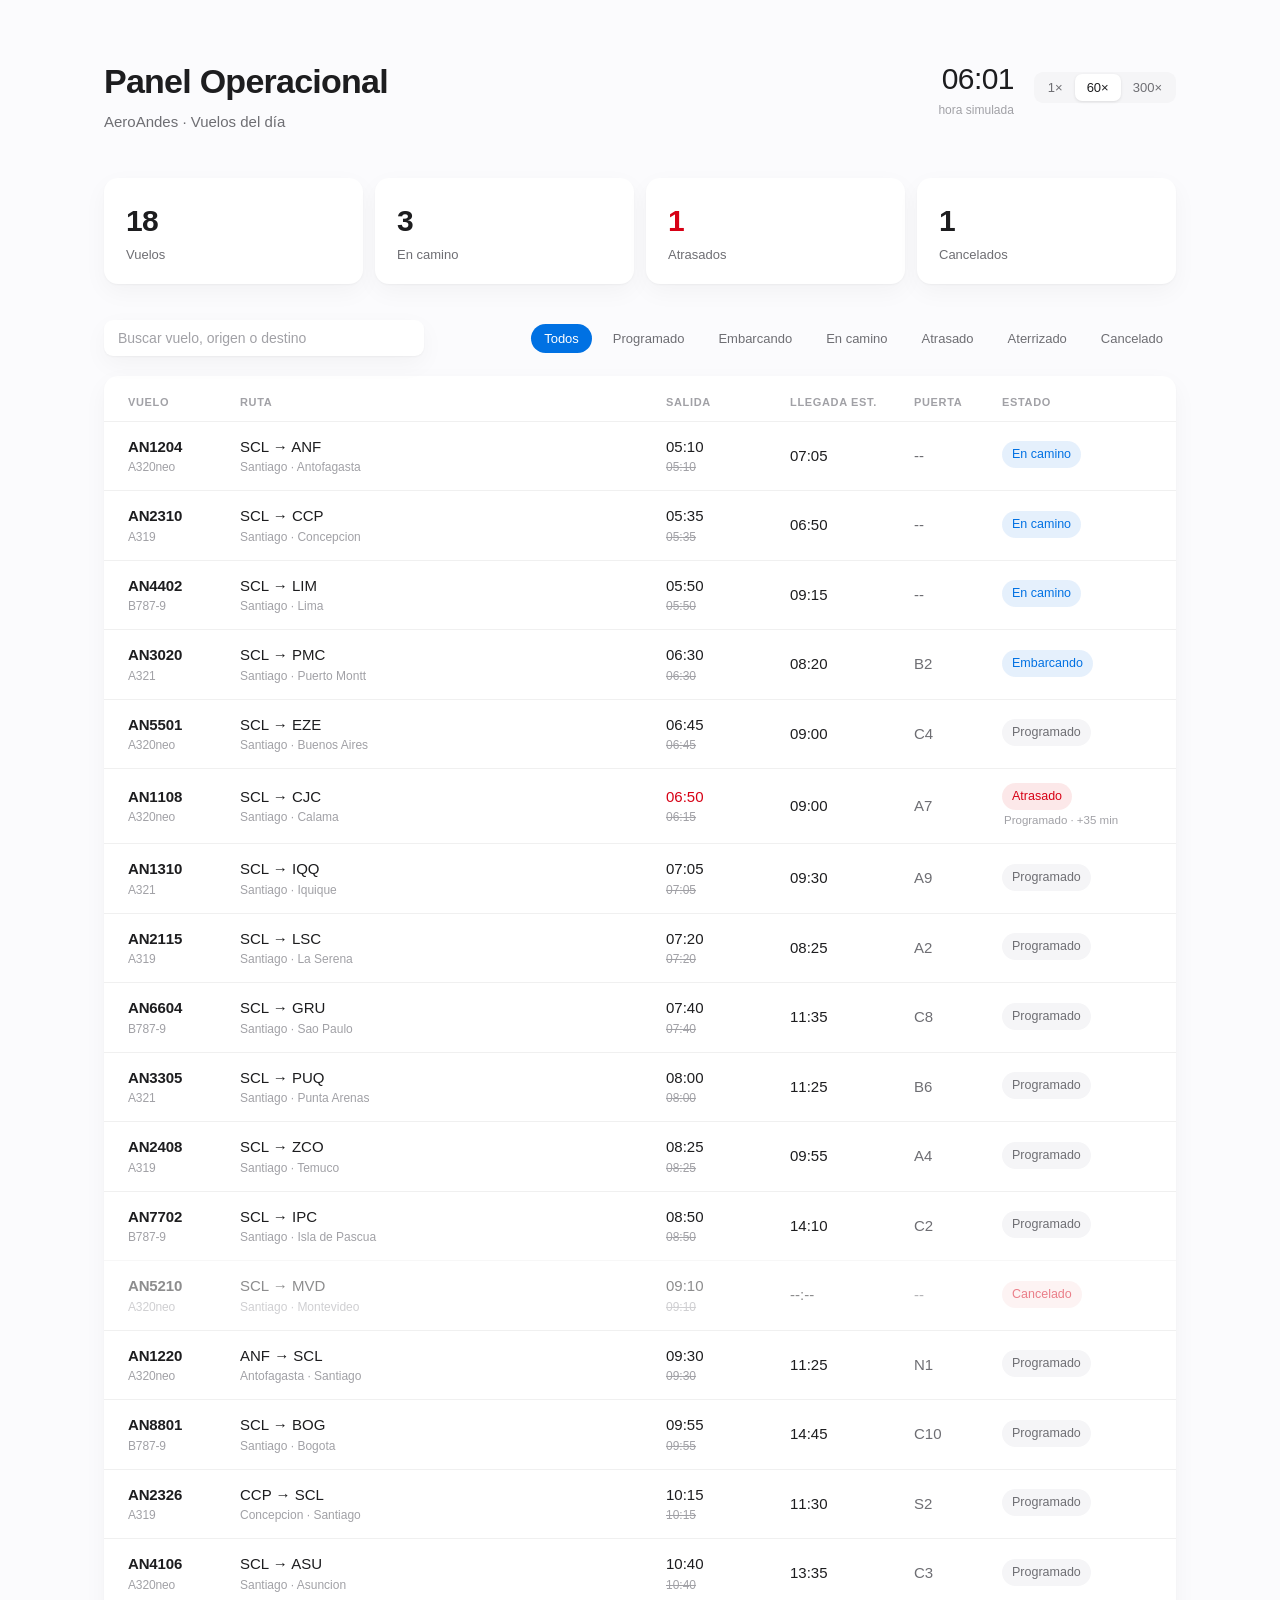
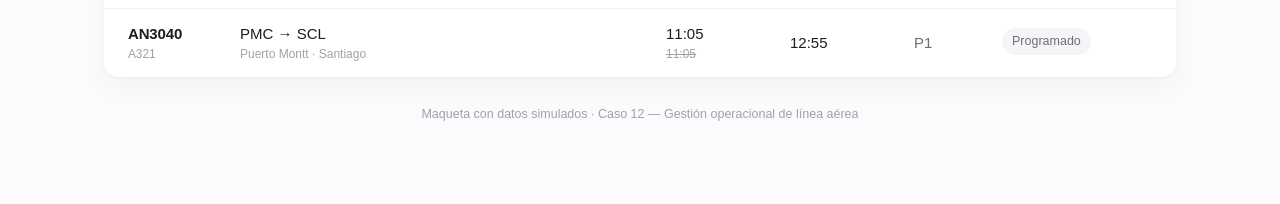
==== index.html @ 9b828fc2 "maqueta etapa 1 maqueta etapa 1 proyecto" ====
<!DOCTYPE html>
<html lang="es">
<head>
  <meta charset="UTF-8" />
  <meta name="viewport" content="width=device-width, initial-scale=1.0" />
  <title>AeroAndes · Panel Operacional</title>
  <meta name="description" content="Maqueta del panel operacional de vuelos (datos simulados)." />
  <link rel="stylesheet" href="assets/css/styles.css" />
</head>
<body>
  <!--
    ESTRUCTURA DE LA PANTALLA
    1. header  → identidad + reloj simulado + control de velocidad de la demo
    2. kpis    → resumen del estado de la operación
    3. filtros → búsqueda + chips por estado
    4. tablero → listado de vuelos (se renderiza desde JS, ver assets/js/ui.js)
  -->
  <div class="app">

    <header class="header">
      <div class="header__marca">
        <h1 class="header__titulo">Panel Operacional</h1>
        <p class="header__sub">AeroAndes · Vuelos del día</p>
      </div>

      <div class="header__reloj">
        <div class="reloj">
          <span class="reloj__hora" id="reloj-hora">--:--</span>
          <span class="reloj__etiqueta">hora simulada</span>
        </div>
        <!-- Control solo para la demo: acelera el tiempo para que los estados cambien en vivo -->
        <div class="velocidad" role="group" aria-label="Velocidad de la simulación">
          <button class="velocidad__btn" data-velocidad="1">1×</button>
          <button class="velocidad__btn" data-velocidad="60">60×</button>
          <button class="velocidad__btn" data-velocidad="300">300×</button>
        </div>
      </div>
    </header>

    <section class="kpis" aria-label="Resumen de la operación">
      <div class="kpi">
        <span class="kpi__valor" id="kpi-total">0</span>
        <span class="kpi__label">Vuelos</span>
      </div>
      <div class="kpi">
        <span class="kpi__valor" id="kpi-aire">0</span>
        <span class="kpi__label">En camino</span>
      </div>
      <div class="kpi">
        <span class="kpi__valor kpi__valor--alerta" id="kpi-atrasados">0</span>
        <span class="kpi__label">Atrasados</span>
      </div>
      <div class="kpi">
        <span class="kpi__valor" id="kpi-cancelados">0</span>
        <span class="kpi__label">Cancelados</span>
      </div>
    </section>

    <section class="controles">
      <input
        class="buscador"
        id="buscador"
        type="search"
        placeholder="Buscar vuelo, origen o destino"
        aria-label="Buscar vuelo, origen o destino" />
      <div class="chips" id="chips" role="group" aria-label="Filtrar por estado"></div>
    </section>

    <main class="tablero">
      <div class="tablero__encabezado" aria-hidden="true">
        <span>Vuelo</span>
        <span>Ruta</span>
        <span>Salida</span>
        <span>Llegada est.</span>
        <span>Puerta</span>
        <span>Estado</span>
      </div>
      <div class="tablero__cuerpo" id="lista-vuelos"></div>
      <p class="tablero__vacio" id="tablero-vacio" hidden>No hay vuelos que coincidan con el filtro.</p>
    </main>

    <footer class="pie">
      <p>Maqueta con datos simulados · Caso 12 — Gestión operacional de línea aérea</p>
    </footer>

  </div>

  <!-- Orden de carga: datos → lógica de simulación → render → arranque -->
  <script src="assets/js/mock-flights.js"></script>
  <script src="assets/js/simulator.js"></script>
  <script src="assets/js/ui.js"></script>
  <script src="assets/js/main.js"></script>
</body>
</html>
---- assets/css/styles.css ----
/* =========================================================================
   AeroAndes - Panel Operacional
   Estilo: minimalista tipo apps de Apple.
   Reglas de la direccion de diseno:
   - Jerarquia por tipografia y espacio, no por bordes ni cajas.
   - Un solo color de acento (azul) + rojo reservado para atraso/cancelacion.
   - Sombras muy suaves, radios sutiles, transiciones discretas.
   ========================================================================= */

/* ---------- Tokens (modo claro) ---------- */
:root {
  --bg:            #fbfbfd;
  --superficie:    #ffffff;
  --superficie-2:  #f5f5f7;
  --texto:         #1d1d1f;
  --texto-2:       #6e6e73;
  --texto-3:       #a1a1a6;
  --linea:         rgba(0, 0, 0, 0.06);
  --acento:        #0071e3;
  --acento-suave:  rgba(0, 113, 227, 0.10);
  --alerta:        #d70015;
  --alerta-suave:  rgba(215, 0, 21, 0.09);
  --sombra:        0 1px 2px rgba(0, 0, 0, 0.04), 0 8px 24px rgba(0, 0, 0, 0.04);

  --radio:         14px;
  --radio-sm:      9px;
  --transicion:    240ms cubic-bezier(0.32, 0.72, 0, 1);

  --fuente: -apple-system, BlinkMacSystemFont, "SF Pro Display", "SF Pro Text",
            "Inter", "Segoe UI", Roboto, Helvetica, Arial, sans-serif;
}

/* ---------- Tokens (modo oscuro) ---------- */
@media (prefers-color-scheme: dark) {
  :root {
    --bg:           #000000;
    --superficie:   #1c1c1e;
    --superficie-2: #2c2c2e;
    --texto:        #f5f5f7;
    --texto-2:      #98989d;
    --texto-3:      #636366;
    --linea:        rgba(255, 255, 255, 0.08);
    --acento:       #0a84ff;
    --acento-suave: rgba(10, 132, 255, 0.16);
    --alerta:       #ff453a;
    --alerta-suave: rgba(255, 69, 58, 0.16);
    --sombra:       0 1px 2px rgba(0, 0, 0, 0.4), 0 8px 24px rgba(0, 0, 0, 0.3);
  }
}

/* ---------- Base ---------- */
* { box-sizing: border-box; }

body {
  margin: 0;
  background: var(--bg);
  color: var(--texto);
  font-family: var(--fuente);
  font-size: 15px;
  line-height: 1.5;
  -webkit-font-smoothing: antialiased;
}

.app {
  max-width: 1120px;
  margin: 0 auto;
  padding: 56px 24px 80px;
}

/* ---------- Header ---------- */
.header {
  display: flex;
  align-items: flex-start;
  justify-content: space-between;
  gap: 24px;
  flex-wrap: wrap;
  margin-bottom: 44px;
}

.header__titulo {
  margin: 0;
  font-size: 34px;
  font-weight: 600;
  letter-spacing: -0.022em;
}

.header__sub {
  margin: 4px 0 0;
  color: var(--texto-2);
  font-size: 15px;
}

.header__reloj {
  display: flex;
  align-items: center;
  gap: 20px;
}

.reloj { text-align: right; }

.reloj__hora {
  display: block;
  font-size: 30px;
  font-weight: 500;
  letter-spacing: -0.02em;
  /* Ancho fijo por digito: evita que el reloj salte al avanzar */
  font-variant-numeric: tabular-nums;
}

.reloj__etiqueta {
  display: block;
  font-size: 12px;
  color: var(--texto-3);
}

/* Segmented control, al estilo iOS */
.velocidad {
  display: inline-flex;
  padding: 2px;
  background: var(--superficie-2);
  border-radius: var(--radio-sm);
}

.velocidad__btn {
  border: 0;
  background: transparent;
  color: var(--texto-2);
  font-family: inherit;
  font-size: 13px;
  font-weight: 500;
  padding: 6px 12px;
  border-radius: 7px;
  cursor: pointer;
  transition: background var(--transicion), color var(--transicion);
}

.velocidad__btn:hover { color: var(--texto); }

.velocidad__btn[aria-pressed="true"] {
  background: var(--superficie);
  color: var(--texto);
  box-shadow: 0 1px 3px rgba(0, 0, 0, 0.10);
}

/* ---------- KPIs ---------- */
.kpis {
  display: grid;
  grid-template-columns: repeat(4, 1fr);
  gap: 12px;
  margin-bottom: 36px;
}

.kpi {
  background: var(--superficie);
  border-radius: var(--radio);
  box-shadow: var(--sombra);
  padding: 20px 22px;
}

.kpi__valor {
  display: block;
  font-size: 30px;
  font-weight: 600;
  letter-spacing: -0.02em;
  font-variant-numeric: tabular-nums;
  transition: color var(--transicion);
}

/* El KPI de atrasados solo se pinta de rojo cuando efectivamente hay atrasos */
.kpi__valor--alerta.esta-activo { color: var(--alerta); }

.kpi__label {
  display: block;
  margin-top: 2px;
  font-size: 13px;
  color: var(--texto-2);
}

/* ---------- Controles ---------- */
.controles {
  display: flex;
  align-items: center;
  justify-content: space-between;
  gap: 16px;
  flex-wrap: wrap;
  margin-bottom: 20px;
}

.buscador {
  flex: 1 1 260px;
  max-width: 320px;
  border: 0;
  background: var(--superficie);
  color: var(--texto);
  font-family: inherit;
  font-size: 14px;
  padding: 10px 14px;
  border-radius: var(--radio-sm);
  box-shadow: var(--sombra);
  outline: none;
  transition: box-shadow var(--transicion);
}

.buscador::placeholder { color: var(--texto-3); }

.buscador:focus {
  box-shadow: var(--sombra), 0 0 0 3px var(--acento-suave);
}

.chips {
  display: flex;
  gap: 8px;
  flex-wrap: wrap;
}

.chip {
  border: 0;
  background: transparent;
  color: var(--texto-2);
  font-family: inherit;
  font-size: 13px;
  font-weight: 500;
  padding: 7px 13px;
  border-radius: 100px;
  cursor: pointer;
  transition: background var(--transicion), color var(--transicion);
}

.chip:hover { background: var(--superficie-2); color: var(--texto); }

.chip[aria-pressed="true"] {
  background: var(--acento);
  color: #fff;
}

/* ---------- Tablero ---------- */
.tablero {
  background: var(--superficie);
  border-radius: var(--radio);
  box-shadow: var(--sombra);
  overflow: hidden;
}

/* Grilla compartida entre encabezado y filas para que las columnas calcen */
.tablero__encabezado,
.fila {
  display: grid;
  grid-template-columns: 96px minmax(180px, 1.4fr) 108px 108px 72px 150px;
  gap: 16px;
  align-items: center;
  padding: 14px 24px;
}

.tablero__encabezado {
  font-size: 11px;
  font-weight: 600;
  letter-spacing: 0.06em;
  text-transform: uppercase;
  color: var(--texto-3);
  padding-top: 18px;
  padding-bottom: 10px;
}

.fila {
  border-top: 1px solid var(--linea);
  transition: background var(--transicion), opacity var(--transicion);
}

.fila:hover { background: var(--superficie-2); }

/* Destello suave cuando un vuelo cambia de estado (la clase se quita desde JS) */
.fila--cambio { animation: destello 1600ms ease-out; }

@keyframes destello {
  0%   { background: var(--acento-suave); }
  100% { background: transparent; }
}

.fila--atrasada.fila--cambio { animation: destello-alerta 1600ms ease-out; }

@keyframes destello-alerta {
  0%   { background: var(--alerta-suave); }
  100% { background: transparent; }
}

.fila--cancelada { opacity: 0.5; }

.fila__codigo {
  font-weight: 600;
  letter-spacing: -0.01em;
  font-variant-numeric: tabular-nums;
}

.fila__equipo {
  display: block;
  font-size: 12px;
  color: var(--texto-3);
  font-weight: 400;
}

.fila__ruta { color: var(--texto); }

.fila__ruta-detalle {
  display: block;
  font-size: 12px;
  color: var(--texto-3);
}

.fila__hora { font-variant-numeric: tabular-nums; }

/* Hora original tachada: se muestra bajo la hora reprogramada */
.fila__hora-original {
  display: block;
  font-size: 12px;
  color: var(--texto-3);
  text-decoration: line-through;
}

.fila__hora--atrasada { color: var(--alerta); }

.fila__puerta { color: var(--texto-2); font-variant-numeric: tabular-nums; }

/* ---------- Estados ---------- */
.estado { display: flex; flex-direction: column; gap: 2px; align-items: flex-start; }

.estado__pill {
  display: inline-block;
  font-size: 12.5px;
  font-weight: 500;
  padding: 4px 10px;
  border-radius: 100px;
  background: var(--superficie-2);
  color: var(--texto-2);
  transition: background var(--transicion), color var(--transicion);
}

/* Programado y Aterrizado quedan en neutro: no compiten por atencion */
.estado__pill--embarcando,
.estado__pill--en-camino {
  background: var(--acento-suave);
  color: var(--acento);
}

/* Rojo: exclusivo de atraso y cancelacion */
.estado__pill--atrasado,
.estado__pill--cancelado {
  background: var(--alerta-suave);
  color: var(--alerta);
}

.estado__detalle {
  font-size: 11.5px;
  color: var(--texto-3);
  padding-left: 2px;
}

.tablero__vacio {
  margin: 0;
  padding: 40px 24px;
  text-align: center;
  color: var(--texto-3);
  font-size: 14px;
}

/* ---------- Pie ---------- */
.pie {
  margin-top: 28px;
  text-align: center;
  color: var(--texto-3);
  font-size: 12.5px;
}

.pie p { margin: 0; }

/* ---------- Responsive ---------- */
@media (max-width: 900px) {
  .app { padding: 32px 16px 56px; }

  .kpis { grid-template-columns: repeat(2, 1fr); }

  .tablero__encabezado { display: none; }

  /* En pantalla chica la fila deja de ser tabla y pasa a ser ficha */
  .fila {
    grid-template-columns: 1fr auto;
    grid-template-areas:
      "codigo estado"
      "ruta   estado"
      "horas  puerta";
    row-gap: 6px;
  }

  .fila__codigo  { grid-area: codigo; }
  .fila__ruta    { grid-area: ruta; }
  .fila__salida  { grid-area: horas; }
  .fila__llegada { display: none; }
  .fila__puerta  { grid-area: puerta; text-align: right; }
  .estado        { grid-area: estado; align-items: flex-end; }
}

/* Respeta la preferencia de menos movimiento del sistema */
@media (prefers-reduced-motion: reduce) {
  * { animation: none !important; transition: none !important; }
}
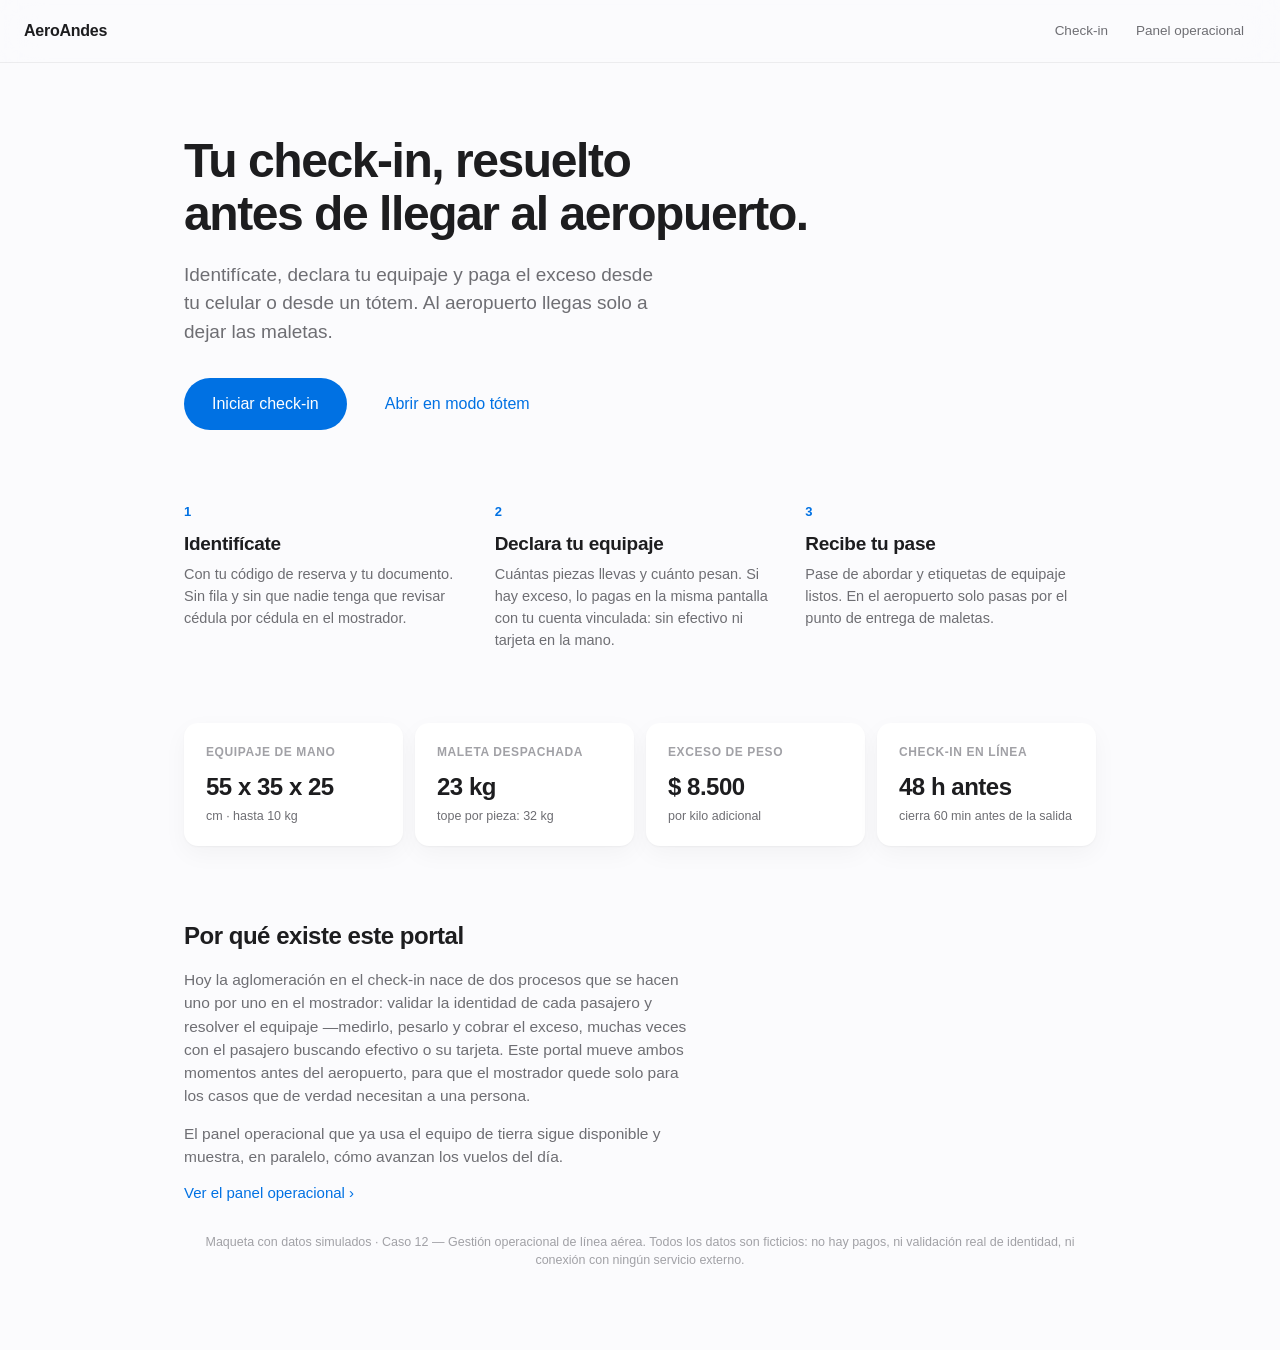
==== commit ca8c66e0: "creacion de la maqueta semi final se ajusto el prototipo a una maqueta de alto nivel" ====
--- a/index.html
+++ b/index.html
@@ -3,92 +3,122 @@
 <head>
   <meta charset="UTF-8" />
   <meta name="viewport" content="width=device-width, initial-scale=1.0" />
-  <title>AeroAndes · Panel Operacional</title>
-  <meta name="description" content="Maqueta del panel operacional de vuelos (datos simulados)." />
+  <title>AeroAndes · Portal del pasajero</title>
+  <meta name="description" content="Maqueta del portal de pasajeros de AeroAndes: check-in en línea simulado (datos ficticios)." />
   <link rel="stylesheet" href="assets/css/styles.css" />
 </head>
 <body>
   <!--
-    ESTRUCTURA DE LA PANTALLA
-    1. header  → identidad + reloj simulado + control de velocidad de la demo
-    2. kpis    → resumen del estado de la operación
-    3. filtros → búsqueda + chips por estado
-    4. tablero → listado de vuelos (se renderiza desde JS, ver assets/js/ui.js)
+    La navegacion es la misma en las tres paginas del sitio. Se repite en el
+    HTML a proposito: sin build ni framework, un include obligaria a montarla
+    desde JS y a que el menu apareciera despues del primer pintado.
   -->
-  <div class="app">
+  <nav class="nav">
+    <a class="nav__marca" href="index.html" aria-current="page">AeroAndes</a>
+    <div class="nav__links">
+      <a href="checkin.html">Check-in</a>
+      <a href="operaciones.html">Panel operacional</a>
+    </div>
+  </nav>
 
-    <header class="header">
-      <div class="header__marca">
-        <h1 class="header__titulo">Panel Operacional</h1>
-        <p class="header__sub">AeroAndes · Vuelos del día</p>
-      </div>
+  <div class="app app--portada">
 
-      <div class="header__reloj">
-        <div class="reloj">
-          <span class="reloj__hora" id="reloj-hora">--:--</span>
-          <span class="reloj__etiqueta">hora simulada</span>
-        </div>
-        <!-- Control solo para la demo: acelera el tiempo para que los estados cambien en vivo -->
-        <div class="velocidad" role="group" aria-label="Velocidad de la simulación">
-          <button class="velocidad__btn" data-velocidad="1">1×</button>
-          <button class="velocidad__btn" data-velocidad="60">60×</button>
-          <button class="velocidad__btn" data-velocidad="300">300×</button>
-        </div>
+    <header class="hero">
+      <!-- El espacio a cada lado del salto importa: en movil el <br> se oculta
+           y sin el las dos palabras quedarian pegadas. -->
+      <h1 class="hero__titulo">Tu check-in, resuelto <br /> antes de llegar al aeropuerto.</h1>
+      <p class="hero__bajada">
+        Identifícate, declara tu equipaje y paga el exceso desde tu celular o desde un
+        tótem. Al aeropuerto llegas solo a dejar las maletas.
+      </p>
+      <div class="hero__acciones">
+        <a class="btn btn--principal btn--grande" href="checkin.html">Iniciar check-in</a>
+        <a class="btn btn--plano btn--grande" href="checkin.html?totem=1">Abrir en modo tótem</a>
       </div>
     </header>
 
-    <section class="kpis" aria-label="Resumen de la operación">
-      <div class="kpi">
-        <span class="kpi__valor" id="kpi-total">0</span>
-        <span class="kpi__label">Vuelos</span>
+    <!-- Los tres pasos que despues recorre checkin.html, en el mismo orden -->
+    <section class="pasos" aria-label="Cómo funciona">
+      <article class="pasos__item">
+        <span class="pasos__numero">1</span>
+        <h2 class="pasos__titulo">Identifícate</h2>
+        <p class="pasos__texto">
+          Con tu código de reserva y tu documento. Sin fila y sin que nadie tenga que
+          revisar cédula por cédula en el mostrador.
+        </p>
+      </article>
+      <article class="pasos__item">
+        <span class="pasos__numero">2</span>
+        <h2 class="pasos__titulo">Declara tu equipaje</h2>
+        <p class="pasos__texto">
+          Cuántas piezas llevas y cuánto pesan. Si hay exceso, lo pagas en la misma
+          pantalla con tu cuenta vinculada: sin efectivo ni tarjeta en la mano.
+        </p>
+      </article>
+      <article class="pasos__item">
+        <span class="pasos__numero">3</span>
+        <h2 class="pasos__titulo">Recibe tu pase</h2>
+        <p class="pasos__texto">
+          Pase de abordar y etiquetas de equipaje listos. En el aeropuerto solo pasas
+          por el punto de entrega de maletas.
+        </p>
+      </article>
+    </section>
+
+    <!-- Los limites se escriben desde CONFIG (assets/js/checkin-mock.js) para
+         que la portada nunca contradiga lo que aplica el flujo. -->
+    <section class="franjas" aria-label="Equipaje">
+      <div class="franja">
+        <span class="franja__label">Equipaje de mano</span>
+        <span class="franja__valor" data-config="MANO_MEDIDAS_CM">--</span>
+        <span class="franja__nota">cm · hasta <span data-config="MANO_PESO_MAX_KG">--</span> kg</span>
       </div>
-      <div class="kpi">
-        <span class="kpi__valor" id="kpi-aire">0</span>
-        <span class="kpi__label">En camino</span>
+      <div class="franja">
+        <span class="franja__label">Maleta despachada</span>
+        <span class="franja__valor"><span data-config="DESPACHADA_PESO_MAX_KG">--</span> kg</span>
+        <span class="franja__nota">tope por pieza: <span data-config="DESPACHADA_PESO_TOPE_KG">--</span> kg</span>
       </div>
-      <div class="kpi">
-        <span class="kpi__valor kpi__valor--alerta" id="kpi-atrasados">0</span>
-        <span class="kpi__label">Atrasados</span>
+      <div class="franja">
+        <span class="franja__label">Exceso de peso</span>
+        <span class="franja__valor" data-config-pesos="TARIFA_EXCESO_KG">--</span>
+        <span class="franja__nota">por kilo adicional</span>
       </div>
-      <div class="kpi">
-        <span class="kpi__valor" id="kpi-cancelados">0</span>
-        <span class="kpi__label">Cancelados</span>
+      <div class="franja">
+        <span class="franja__label">Check-in en línea</span>
+        <span class="franja__valor"><span data-config-horas="APERTURA_CHECKIN_MIN">--</span> h antes</span>
+        <span class="franja__nota">cierra <span data-config="CIERRE_CHECKIN_MIN">--</span> min antes de la salida</span>
       </div>
     </section>
 
-    <section class="controles">
-      <input
-        class="buscador"
-        id="buscador"
-        type="search"
-        placeholder="Buscar vuelo, origen o destino"
-        aria-label="Buscar vuelo, origen o destino" />
-      <div class="chips" id="chips" role="group" aria-label="Filtrar por estado"></div>
+    <section class="contexto">
+      <h2 class="contexto__titulo">Por qué existe este portal</h2>
+      <p class="contexto__texto">
+        Hoy la aglomeración en el check-in nace de dos procesos que se hacen uno por uno
+        en el mostrador: validar la identidad de cada pasajero y resolver el equipaje
+        —medirlo, pesarlo y cobrar el exceso, muchas veces con el pasajero buscando
+        efectivo o su tarjeta. Este portal mueve ambos momentos antes del aeropuerto,
+        para que el mostrador quede solo para los casos que de verdad necesitan a una
+        persona.
+      </p>
+      <p class="contexto__texto">
+        El panel operacional que ya usa el equipo de tierra sigue disponible y muestra,
+        en paralelo, cómo avanzan los vuelos del día.
+      </p>
+      <a class="enlace enlace--flecha" href="operaciones.html">Ver el panel operacional</a>
     </section>
 
-    <main class="tablero">
-      <div class="tablero__encabezado" aria-hidden="true">
-        <span>Vuelo</span>
-        <span>Ruta</span>
-        <span>Salida</span>
-        <span>Llegada est.</span>
-        <span>Puerta</span>
-        <span>Estado</span>
-      </div>
-      <div class="tablero__cuerpo" id="lista-vuelos"></div>
-      <p class="tablero__vacio" id="tablero-vacio" hidden>No hay vuelos que coincidan con el filtro.</p>
-    </main>
-
     <footer class="pie">
-      <p>Maqueta con datos simulados · Caso 12 — Gestión operacional de línea aérea</p>
+      <p>
+        Maqueta con datos simulados · Caso 12 — Gestión operacional de línea aérea.
+        Todos los datos son ficticios: no hay pagos, ni validación real de identidad,
+        ni conexión con ningún servicio externo.
+      </p>
     </footer>
 
   </div>
 
-  <!-- Orden de carga: datos → lógica de simulación → render → arranque -->
-  <script src="assets/js/mock-flights.js"></script>
-  <script src="assets/js/simulator.js"></script>
-  <script src="assets/js/ui.js"></script>
-  <script src="assets/js/main.js"></script>
+  <script src="assets/js/core.js"></script>
+  <script src="assets/js/checkin-mock.js"></script>
+  <script src="assets/js/home.js"></script>
 </body>
 </html>
--- a/assets/css/styles.css
+++ b/assets/css/styles.css
@@ -51,6 +51,11 @@
 /* ---------- Base ---------- */
 * { box-sizing: border-box; }
 
+/* El atributo hidden tiene que ganarle a cualquier display que pongamos
+   nosotros. Sin esto, un .fila (display:grid) o un .espera (display:flex)
+   siguen visibles aunque el JS los marque como ocultos. */
+[hidden] { display: none !important; }
+
 body {
   margin: 0;
   background: var(--bg);
@@ -402,3 +407,272 @@
 @media (prefers-reduced-motion: reduce) {
   * { animation: none !important; transition: none !important; }
 }
+
+/* =========================================================================
+   SITIO ORIENTADO AL PASAJERO
+   -------------------------------------------------------------------------
+   Lo que sigue es comun a las tres paginas (portada, check-in y panel):
+   navegacion, botones y la portada. Los tokens y el criterio son los mismos
+   de arriba; no hay un segundo sistema de diseno.
+   ========================================================================= */
+
+/* ---------- Navegacion ---------- */
+.nav {
+  position: sticky;
+  top: 0;
+  z-index: 20;
+  display: flex;
+  align-items: center;
+  justify-content: space-between;
+  gap: 16px;
+  padding: 14px 24px;
+  background: color-mix(in srgb, var(--bg) 82%, transparent);
+  backdrop-filter: saturate(180%) blur(20px);
+  -webkit-backdrop-filter: saturate(180%) blur(20px);
+  border-bottom: 1px solid var(--linea);
+}
+
+.nav__marca {
+  font-size: 16px;
+  font-weight: 600;
+  letter-spacing: -0.015em;
+  color: var(--texto);
+  text-decoration: none;
+}
+
+.nav__links {
+  display: flex;
+  align-items: center;
+  gap: 4px;
+}
+
+.nav__links a,
+.nav__totem {
+  border: 0;
+  background: transparent;
+  color: var(--texto-2);
+  font-family: inherit;
+  font-size: 13.5px;
+  font-weight: 500;
+  padding: 7px 12px;
+  border-radius: 100px;
+  text-decoration: none;
+  cursor: pointer;
+  transition: background var(--transicion), color var(--transicion);
+}
+
+.nav__links a:hover,
+.nav__totem:hover { background: var(--superficie-2); color: var(--texto); }
+
+.nav__links a[aria-current="page"] { color: var(--texto); }
+
+.nav__totem[aria-pressed="true"] { background: var(--acento); color: #fff; }
+
+/* ---------- Botones (compartidos por todo el sitio) ---------- */
+.btn {
+  display: inline-flex;
+  align-items: center;
+  justify-content: center;
+  border: 0;
+  background: var(--superficie-2);
+  color: var(--texto);
+  font-family: inherit;
+  font-size: 15px;
+  font-weight: 500;
+  padding: 12px 22px;
+  border-radius: 100px;
+  text-decoration: none;
+  cursor: pointer;
+  transition: background var(--transicion), transform var(--transicion), opacity var(--transicion);
+}
+
+/* Hundir apenas el boton al presionarlo: el unico feedback tactil que hay */
+.btn:active { transform: scale(0.97); }
+
+.btn--principal { background: var(--acento); color: #fff; }
+.btn--principal:hover { background: color-mix(in srgb, var(--acento) 88%, #000); }
+
+.btn--plano { background: transparent; color: var(--acento); }
+.btn--plano:hover { background: var(--acento-suave); }
+
+.btn--suave { background: var(--superficie-2); color: var(--texto); }
+.btn--suave:hover { background: var(--linea); }
+
+.btn--grande { font-size: 16px; padding: 14px 28px; }
+
+.btn:disabled {
+  opacity: 0.4;
+  cursor: not-allowed;
+  transform: none;
+}
+
+.enlace {
+  border: 0;
+  padding: 0;
+  background: transparent;
+  color: var(--acento);
+  font-family: inherit;
+  font-size: inherit;
+  cursor: pointer;
+  text-decoration: none;
+}
+
+.enlace:hover { text-decoration: underline; }
+
+.enlace--flecha::after {
+  /* Espacio duro: un espacio normal se colapsa contra el borde del enlace */
+  content: '\00a0\203A';
+  display: inline-block;
+  transition: transform var(--transicion);
+}
+
+.enlace--flecha:hover::after { transform: translateX(3px); }
+
+/* ---------- Portada ---------- */
+.app--portada { max-width: 960px; padding-top: 72px; }
+
+.hero { margin-bottom: 72px; }
+
+.hero__titulo {
+  margin: 0;
+  font-size: 48px;
+  font-weight: 600;
+  line-height: 1.1;
+  letter-spacing: -0.03em;
+}
+
+.hero__bajada {
+  margin: 20px 0 0;
+  max-width: 46ch;
+  font-size: 19px;
+  line-height: 1.5;
+  color: var(--texto-2);
+}
+
+.hero__acciones {
+  display: flex;
+  flex-wrap: wrap;
+  gap: 10px;
+  margin-top: 32px;
+}
+
+/* ---------- Los tres pasos ---------- */
+.pasos {
+  display: grid;
+  grid-template-columns: repeat(3, 1fr);
+  gap: 20px;
+  margin-bottom: 72px;
+}
+
+.pasos__numero {
+  display: block;
+  font-size: 13px;
+  font-weight: 600;
+  color: var(--acento);
+  font-variant-numeric: tabular-nums;
+}
+
+.pasos__titulo {
+  margin: 8px 0 6px;
+  font-size: 19px;
+  font-weight: 600;
+  letter-spacing: -0.015em;
+}
+
+.pasos__texto {
+  margin: 0;
+  color: var(--texto-2);
+  font-size: 14.5px;
+}
+
+/* ---------- Franjas de datos (limites de equipaje) ---------- */
+.franjas {
+  display: grid;
+  grid-template-columns: repeat(4, 1fr);
+  gap: 12px;
+  margin-bottom: 72px;
+}
+
+.franja {
+  background: var(--superficie);
+  border-radius: var(--radio);
+  box-shadow: var(--sombra);
+  padding: 20px 22px;
+}
+
+.franja__label {
+  display: block;
+  font-size: 12px;
+  font-weight: 600;
+  letter-spacing: 0.05em;
+  text-transform: uppercase;
+  color: var(--texto-3);
+}
+
+.franja__valor {
+  display: block;
+  margin-top: 8px;
+  font-size: 24px;
+  font-weight: 600;
+  letter-spacing: -0.02em;
+  font-variant-numeric: tabular-nums;
+}
+
+.franja__nota {
+  display: block;
+  margin-top: 2px;
+  font-size: 12.5px;
+  color: var(--texto-2);
+}
+
+/* ---------- Contexto ---------- */
+.contexto { max-width: 62ch; }
+
+.contexto__titulo {
+  margin: 0 0 14px;
+  font-size: 24px;
+  font-weight: 600;
+  letter-spacing: -0.02em;
+}
+
+.contexto__texto {
+  margin: 0 0 14px;
+  color: var(--texto-2);
+  font-size: 15.5px;
+}
+
+/* ---------- Responsive de la portada ---------- */
+@media (max-width: 900px) {
+  .nav { padding: 12px 16px; }
+  .app--portada { padding-top: 40px; }
+  .hero { margin-bottom: 52px; }
+  .hero__titulo { font-size: 34px; }
+  .hero__titulo br { display: none; }
+  .hero__bajada { font-size: 17px; }
+  .pasos { grid-template-columns: 1fr; gap: 28px; margin-bottom: 52px; }
+  .franjas { grid-template-columns: repeat(2, 1fr); margin-bottom: 52px; }
+}
+
+@media (max-width: 560px) {
+  /* Con tres enlaces mas el interruptor de totem, la barra no cabe en una
+     linea: si no se parte, empuja el ancho de toda la pagina. */
+  .nav {
+    flex-wrap: wrap;
+    row-gap: 4px;
+    padding: 10px 16px;
+  }
+
+  .nav__links {
+    flex-basis: 100%;
+    /* Compensa el padding del primer enlace para alinearlo con la marca */
+    margin-left: -10px;
+  }
+
+  .nav__links a,
+  .nav__totem { padding: 6px 10px; font-size: 13px; }
+}
+
+@media (max-width: 480px) {
+  .franjas { grid-template-columns: 1fr; }
+  .hero__acciones .btn { width: 100%; }
+}
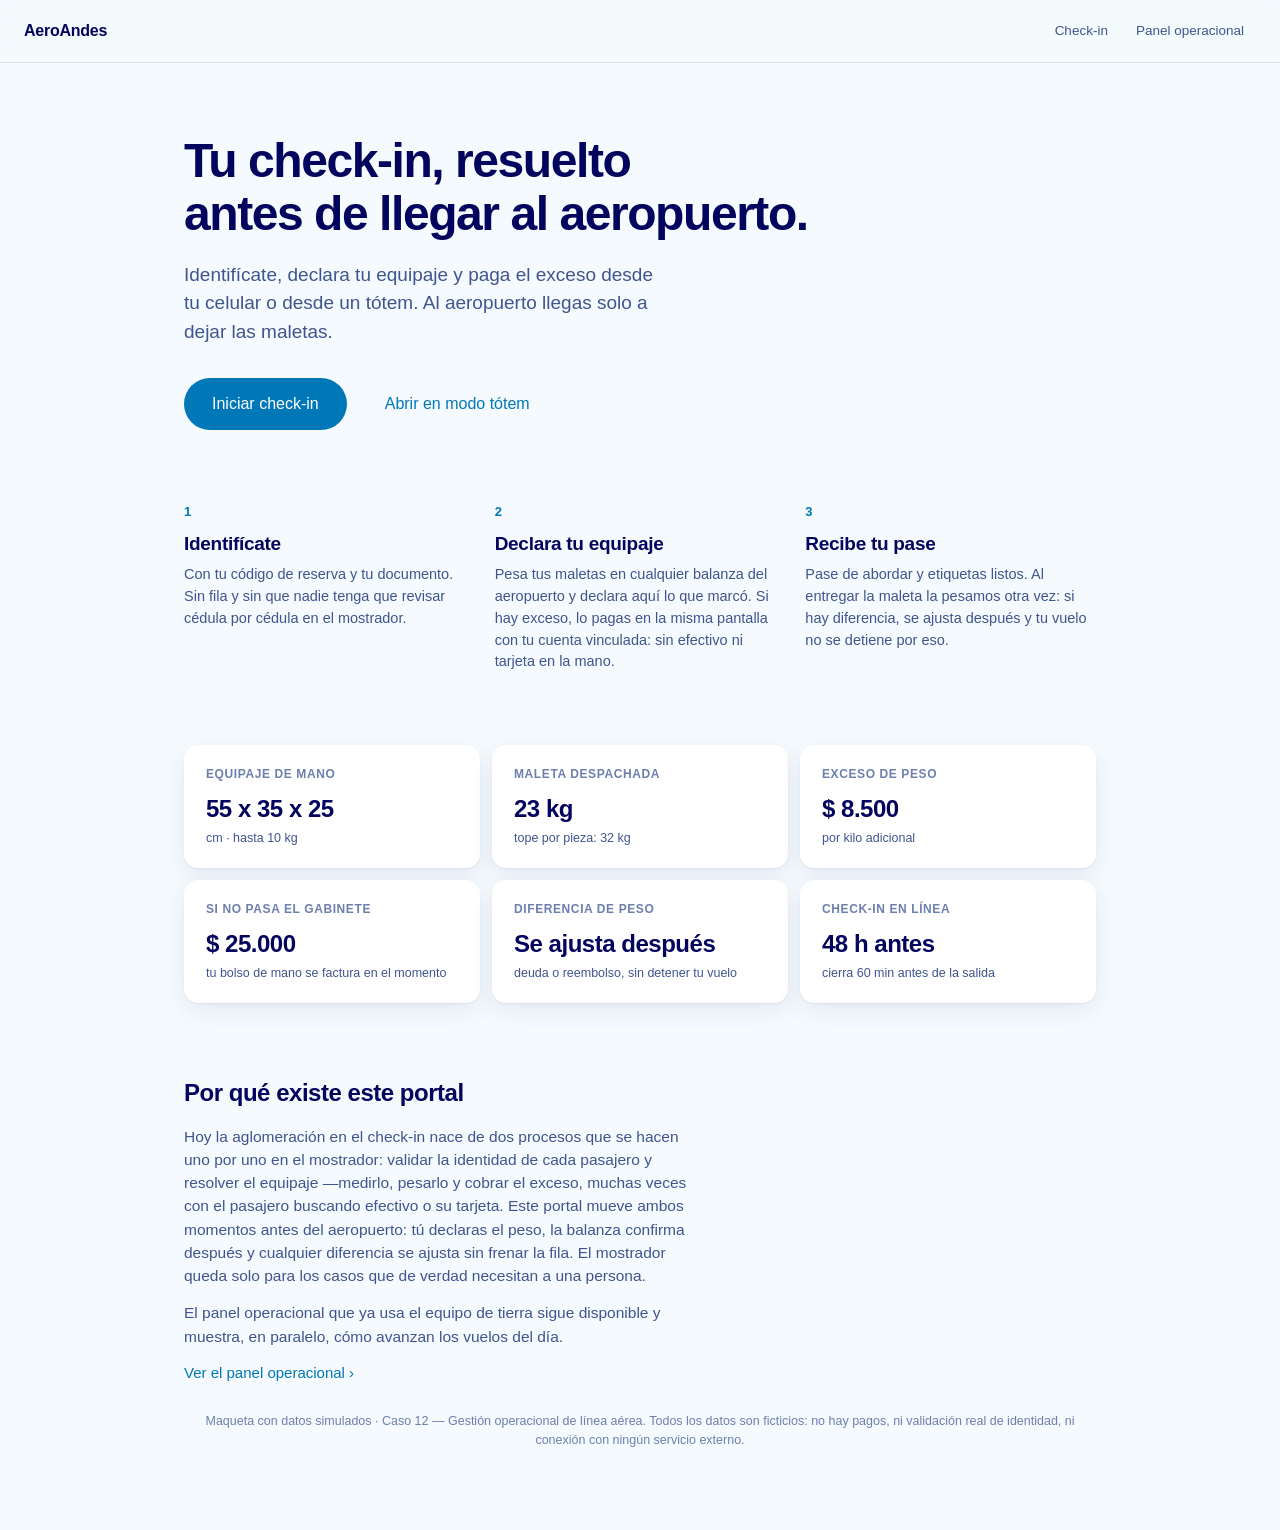
==== commit 44a71a3a: "a a" ====
--- a/index.html
+++ b/index.html
@@ -51,16 +51,17 @@
         <span class="pasos__numero">2</span>
         <h2 class="pasos__titulo">Declara tu equipaje</h2>
         <p class="pasos__texto">
-          Cuántas piezas llevas y cuánto pesan. Si hay exceso, lo pagas en la misma
-          pantalla con tu cuenta vinculada: sin efectivo ni tarjeta en la mano.
+          Pesa tus maletas en cualquier balanza del aeropuerto y declara aquí lo que
+          marcó. Si hay exceso, lo pagas en la misma pantalla con tu cuenta vinculada:
+          sin efectivo ni tarjeta en la mano.
         </p>
       </article>
       <article class="pasos__item">
         <span class="pasos__numero">3</span>
         <h2 class="pasos__titulo">Recibe tu pase</h2>
         <p class="pasos__texto">
-          Pase de abordar y etiquetas de equipaje listos. En el aeropuerto solo pasas
-          por el punto de entrega de maletas.
+          Pase de abordar y etiquetas listos. Al entregar la maleta la pesamos otra vez:
+          si hay diferencia, se ajusta después y tu vuelo no se detiene por eso.
         </p>
       </article>
     </section>
@@ -84,6 +85,16 @@
         <span class="franja__nota">por kilo adicional</span>
       </div>
       <div class="franja">
+        <span class="franja__label">Si no pasa el gabinete</span>
+        <span class="franja__valor" data-config-pesos="TARIFA_GATE_CHECK">--</span>
+        <span class="franja__nota">tu bolso de mano se factura en el momento</span>
+      </div>
+      <div class="franja">
+        <span class="franja__label">Diferencia de peso</span>
+        <span class="franja__valor">Se ajusta después</span>
+        <span class="franja__nota">deuda o reembolso, sin detener tu vuelo</span>
+      </div>
+      <div class="franja">
         <span class="franja__label">Check-in en línea</span>
         <span class="franja__valor"><span data-config-horas="APERTURA_CHECKIN_MIN">--</span> h antes</span>
         <span class="franja__nota">cierra <span data-config="CIERRE_CHECKIN_MIN">--</span> min antes de la salida</span>
@@ -96,9 +107,10 @@
         Hoy la aglomeración en el check-in nace de dos procesos que se hacen uno por uno
         en el mostrador: validar la identidad de cada pasajero y resolver el equipaje
         —medirlo, pesarlo y cobrar el exceso, muchas veces con el pasajero buscando
-        efectivo o su tarjeta. Este portal mueve ambos momentos antes del aeropuerto,
-        para que el mostrador quede solo para los casos que de verdad necesitan a una
-        persona.
+        efectivo o su tarjeta. Este portal mueve ambos momentos antes del aeropuerto:
+        tú declaras el peso, la balanza confirma después y cualquier diferencia se
+        ajusta sin frenar la fila. El mostrador queda solo para los casos que de verdad
+        necesitan a una persona.
       </p>
       <p class="contexto__texto">
         El panel operacional que ya usa el equipo de tierra sigue disponible y muestra,
--- a/assets/css/styles.css
+++ b/assets/css/styles.css
@@ -7,20 +7,48 @@
    - Sombras muy suaves, radios sutiles, transiciones discretas.
    ========================================================================= */
 
-/* ---------- Tokens (modo claro) ---------- */
+/* ---------- Paleta base ----------
+   Degradado de azules definido para el proyecto. Estos son los colores
+   "crudos": abajo se mapean a roles (fondo, texto, acento). Se declaran una
+   sola vez para poder cambiar la paleta sin perseguir valores sueltos.
+   ------------------------------------------------------------------------- */
 :root {
-  --bg:            #fbfbfd;
+  --deep-twilight:    #03045e;
+  --french-blue:      #023e8a;
+  --bright-teal-blue: #0077b6;
+  --blue-green:       #0096c7;
+  --turquoise-surf:   #00b4d8;
+  --sky-aqua:         #48cae4;
+  --frosted-blue:     #90e0ef;
+  --frosted-blue-2:   #ade8f4;
+  --light-cyan:       #caf0f8;
+}
+
+/* ---------- Roles (modo claro) ----------
+   Fondo blanco con tinte cian, texto en el azul mas oscuro, acento en el azul
+   intermedio. El rojo no sale de la paleta a proposito: es el unico color que
+   no es azul, para que siga leyendose como alerta.
+   ------------------------------------------------------------------------- */
+:root {
+  --bg:            #f4fafd;
   --superficie:    #ffffff;
-  --superficie-2:  #f5f5f7;
-  --texto:         #1d1d1f;
-  --texto-2:       #6e6e73;
-  --texto-3:       #a1a1a6;
-  --linea:         rgba(0, 0, 0, 0.06);
-  --acento:        #0071e3;
-  --acento-suave:  rgba(0, 113, 227, 0.10);
+  --superficie-2:  #e4f2f9;
+  --texto:         var(--deep-twilight);
+  --texto-2:       #40548f;
+  --texto-3:       #6d7fae;
+  --linea:         rgba(3, 4, 94, 0.10);
+
+  --acento:        var(--bright-teal-blue);
+  --acento-fuerte: var(--french-blue);   /* hover del acento */
+  --acento-suave:  rgba(0, 119, 182, 0.10);
+  /* Color del texto que va ENCIMA del acento. Cambia con el tema: en oscuro el
+     acento es celeste claro y el blanco encima seria ilegible. */
+  --sobre-acento:  #ffffff;
+
   --alerta:        #d70015;
-  --alerta-suave:  rgba(215, 0, 21, 0.09);
-  --sombra:        0 1px 2px rgba(0, 0, 0, 0.04), 0 8px 24px rgba(0, 0, 0, 0.04);
+  --alerta-suave:  rgba(215, 0, 21, 0.08);
+
+  --sombra:        0 1px 2px rgba(3, 4, 94, 0.06), 0 8px 24px rgba(3, 4, 94, 0.07);
 
   --radio:         14px;
   --radio-sm:      9px;
@@ -30,21 +58,29 @@
             "Inter", "Segoe UI", Roboto, Helvetica, Arial, sans-serif;
 }
 
-/* ---------- Tokens (modo oscuro) ---------- */
+/* ---------- Roles (modo oscuro) ----------
+   Se invierte: el azul mas oscuro pasa a ser el fondo y los cianes claros, el
+   texto y el acento.
+   ------------------------------------------------------------------------- */
 @media (prefers-color-scheme: dark) {
   :root {
-    --bg:           #000000;
-    --superficie:   #1c1c1e;
-    --superficie-2: #2c2c2e;
-    --texto:        #f5f5f7;
-    --texto-2:      #98989d;
-    --texto-3:      #636366;
-    --linea:        rgba(255, 255, 255, 0.08);
-    --acento:       #0a84ff;
-    --acento-suave: rgba(10, 132, 255, 0.16);
-    --alerta:       #ff453a;
-    --alerta-suave: rgba(255, 69, 58, 0.16);
-    --sombra:       0 1px 2px rgba(0, 0, 0, 0.4), 0 8px 24px rgba(0, 0, 0, 0.3);
+    --bg:            #01022e;
+    --superficie:    #05095a;
+    --superficie-2:  #0d1a75;
+    --texto:         var(--light-cyan);
+    --texto-2:       #90c2de;
+    --texto-3:       #6389b4;
+    --linea:         rgba(173, 232, 244, 0.14);
+
+    --acento:        var(--sky-aqua);
+    --acento-fuerte: var(--frosted-blue);
+    --acento-suave:  rgba(72, 202, 228, 0.18);
+    --sobre-acento:  var(--deep-twilight);
+
+    --alerta:        #ff6b6b;
+    --alerta-suave:  rgba(255, 107, 107, 0.18);
+
+    --sombra:        0 1px 2px rgba(0, 0, 0, 0.5), 0 8px 24px rgba(0, 0, 0, 0.4);
   }
 }
 
@@ -235,7 +271,7 @@
 
 .chip[aria-pressed="true"] {
   background: var(--acento);
-  color: #fff;
+  color: var(--sobre-acento);
 }
 
 /* ---------- Tablero ---------- */
@@ -426,6 +462,7 @@
   justify-content: space-between;
   gap: 16px;
   padding: 14px 24px;
+  background: var(--bg);
   background: color-mix(in srgb, var(--bg) 82%, transparent);
   backdrop-filter: saturate(180%) blur(20px);
   -webkit-backdrop-filter: saturate(180%) blur(20px);
@@ -466,7 +503,7 @@
 
 .nav__links a[aria-current="page"] { color: var(--texto); }
 
-.nav__totem[aria-pressed="true"] { background: var(--acento); color: #fff; }
+.nav__totem[aria-pressed="true"] { background: var(--acento); color: var(--sobre-acento); }
 
 /* ---------- Botones (compartidos por todo el sitio) ---------- */
 .btn {
@@ -489,8 +526,8 @@
 /* Hundir apenas el boton al presionarlo: el unico feedback tactil que hay */
 .btn:active { transform: scale(0.97); }
 
-.btn--principal { background: var(--acento); color: #fff; }
-.btn--principal:hover { background: color-mix(in srgb, var(--acento) 88%, #000); }
+.btn--principal { background: var(--acento); color: var(--sobre-acento); }
+.btn--principal:hover { background: var(--acento-fuerte); }
 
 .btn--plano { background: transparent; color: var(--acento); }
 .btn--plano:hover { background: var(--acento-suave); }
@@ -588,7 +625,7 @@
 /* ---------- Franjas de datos (limites de equipaje) ---------- */
 .franjas {
   display: grid;
-  grid-template-columns: repeat(4, 1fr);
+  grid-template-columns: repeat(3, 1fr);
   gap: 12px;
   margin-bottom: 72px;
 }
